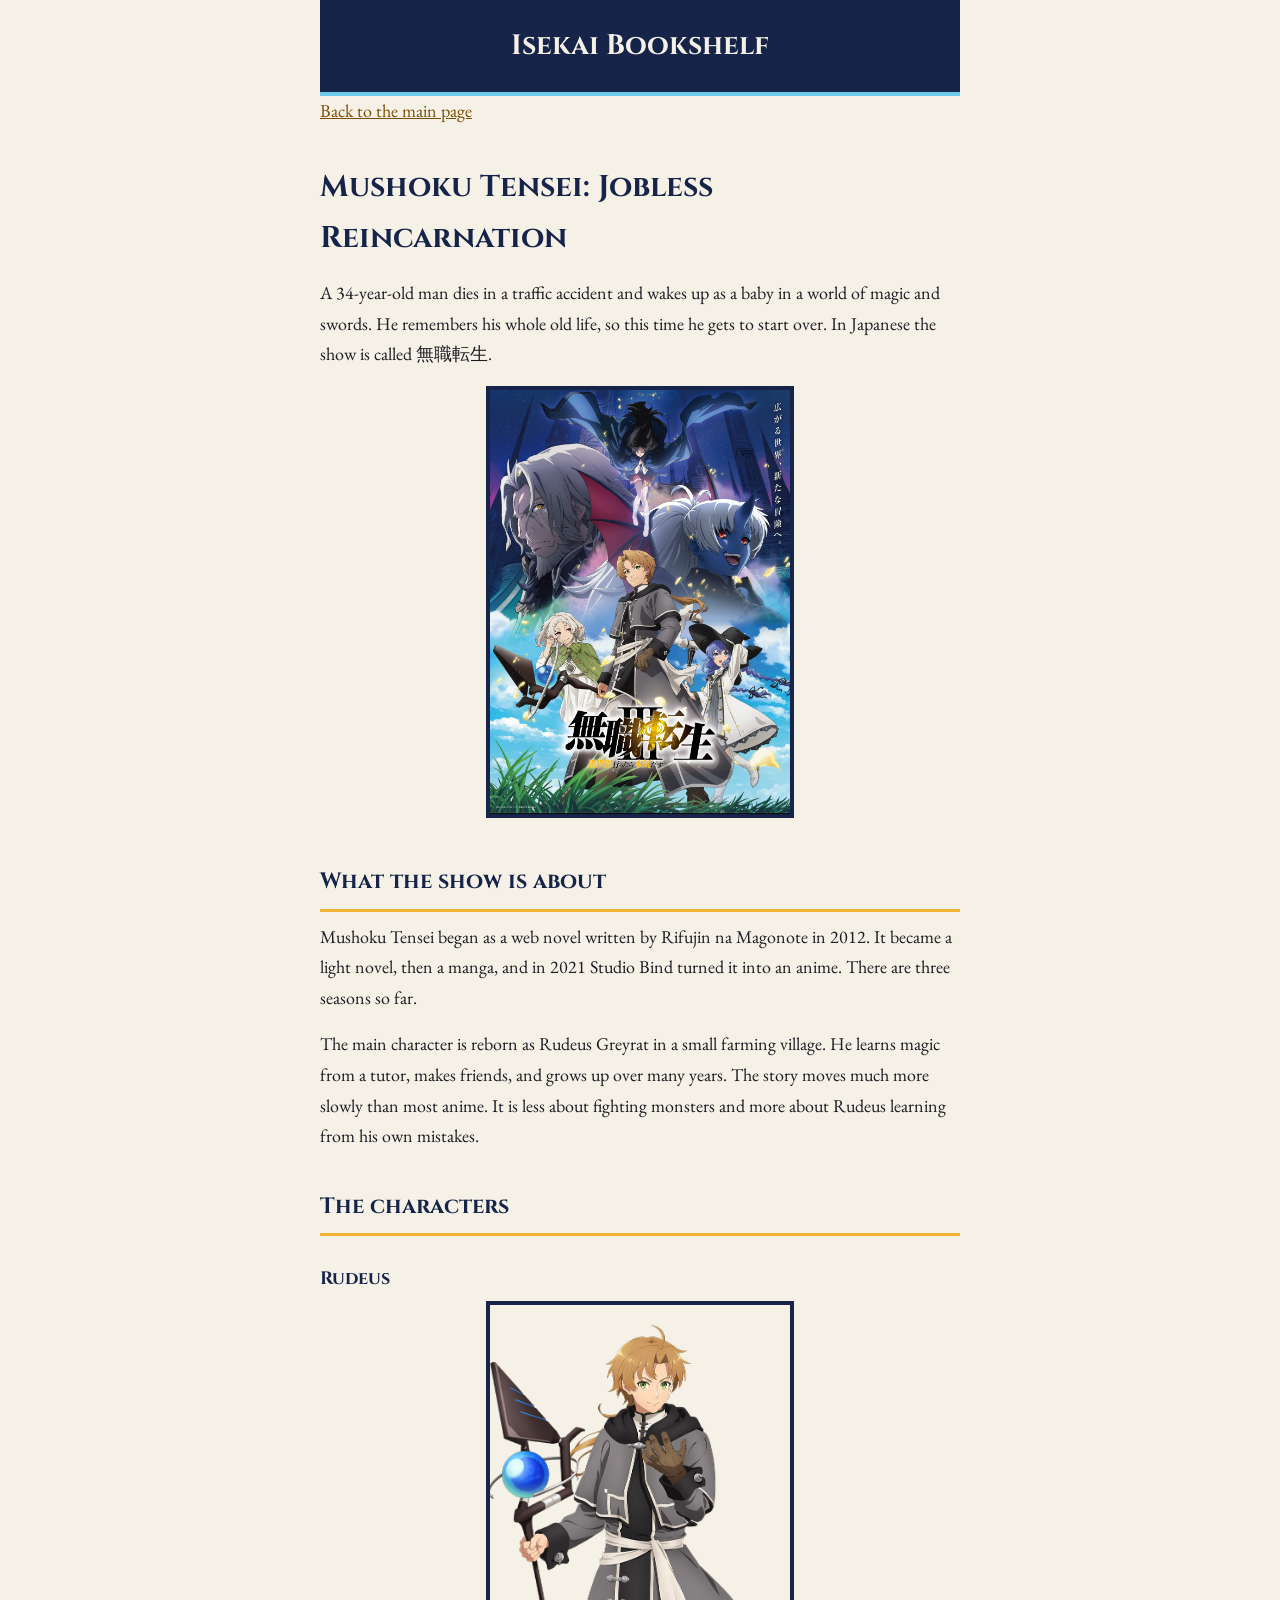
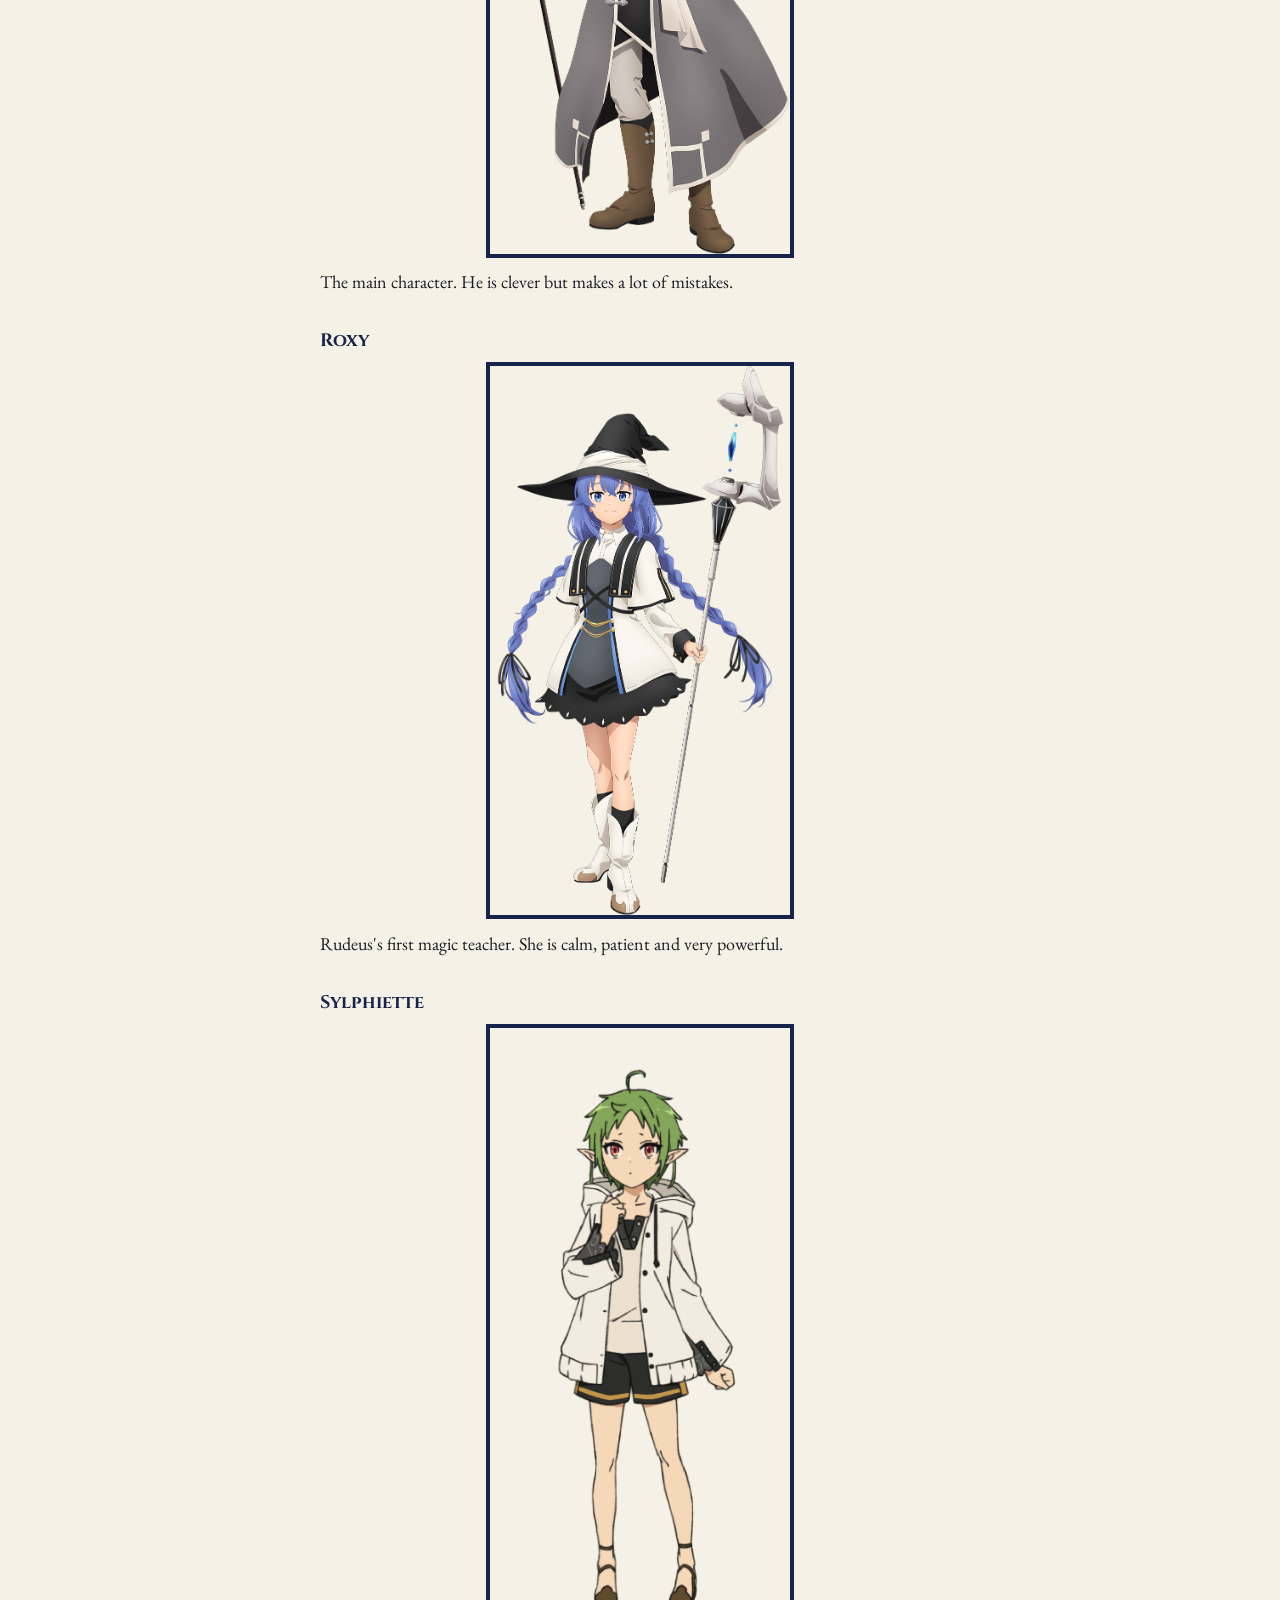
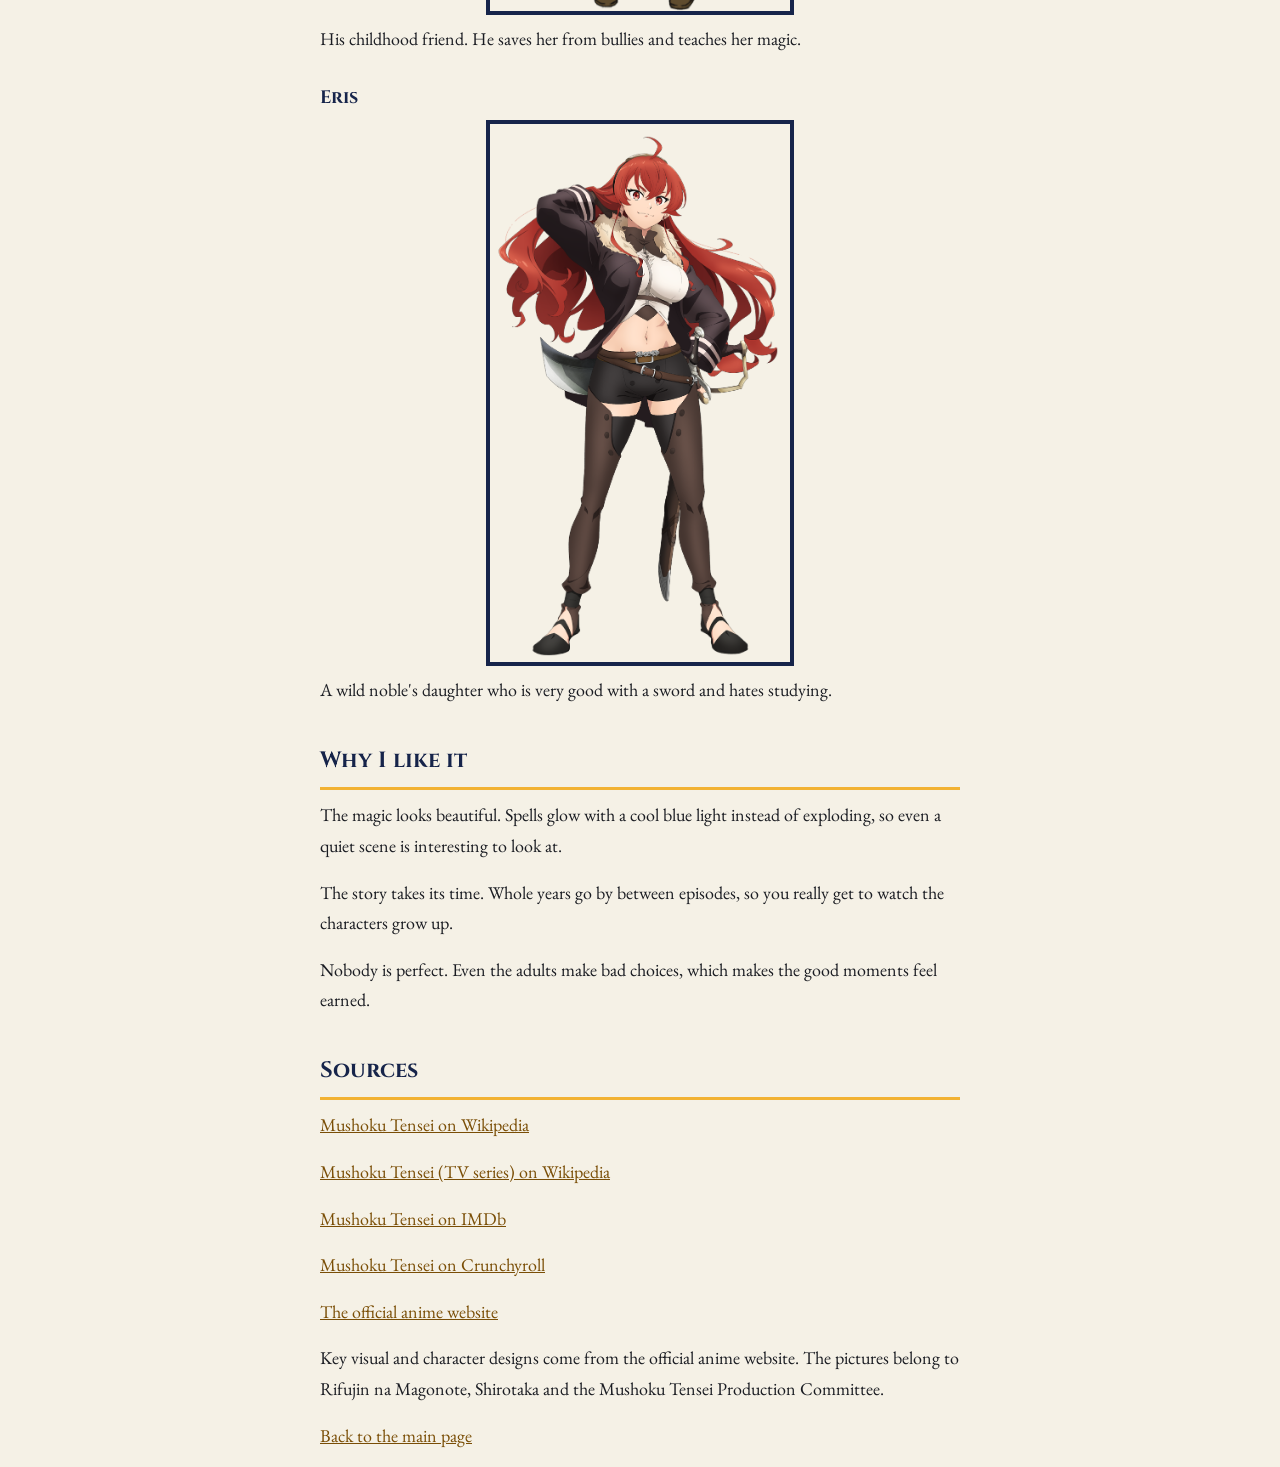
==== index.html @ 3013059f "Add files via upload" ====
<!DOCTYPE html>
<html lang="en">
<head>
<meta charset="utf-8">
<meta name="viewport" content="width=device-width, initial-scale=1">
<title>Mushoku Tensei - Isekai Bookshelf</title>
<link rel="stylesheet" href="styles.css">
<link rel="stylesheet" href="https://fonts.googleapis.com/css2?family=Cinzel">
<link rel="stylesheet" href="https://fonts.googleapis.com/css2?family=EB+Garamond">
</head>

<body>

<h1>Isekai Bookshelf</h1>

<p><a href="home.html">Back to the main page</a></p>

<h2>Mushoku Tensei: Jobless Reincarnation</h2>

<p>A 34-year-old man dies in a traffic accident and wakes up as a baby in a world of magic and swords. He remembers his whole old life, so this time he gets to start over. In Japanese the show is called 無職転生.</p>

<img src="images/key-visual.webp" alt="Key visual for the anime. The title Mushoku Tensei is written in black and gold letters across a blue sky, and the main characters stand together in a green field below.">

<h3>What the show is about</h3>

<p>Mushoku Tensei began as a web novel written by Rifujin na Magonote in 2012. It became a light novel, then a manga, and in 2021 Studio Bind turned it into an anime. There are three seasons so far.</p>

<p>The main character is reborn as Rudeus Greyrat in a small farming village. He learns magic from a tutor, makes friends, and grows up over many years. The story moves much more slowly than most anime. It is less about fighting monsters and more about Rudeus learning from his own mistakes.</p>

<h3>The characters</h3>

<h4>Rudeus</h4>

<img src="images/rudeus.png" alt="Rudeus Greyrat, a young man with short blond hair wearing a grey coat, holding a wooden staff with a glowing blue orb.">

<p>The main character. He is clever but makes a lot of mistakes.</p>

<h4>Roxy</h4>

<img src="images/roxy.png" alt="Roxy Migurdia, a small woman with long blue hair and a black witch hat, holding a tall white staff.">

<p>Rudeus's first magic teacher. She is calm, patient and very powerful.</p>

<h4>Sylphiette</h4>

<img src="images/sylphiette.png" alt="Sylphiette, a girl with short green hair and pointed elf ears, wearing a cream hooded jacket.">

<p>His childhood friend. He saves her from bullies and teaches her magic.</p>

<h4>Eris</h4>

<img src="images/eris.png" alt="Eris Boreas Greyrat, a young woman with long red hair in a black jacket, with a sword at her hip.">

<p>A wild noble's daughter who is very good with a sword and hates studying.</p>

<h3>Why I like it</h3>

<p>The magic looks beautiful. Spells glow with a cool blue light instead of exploding, so even a quiet scene is interesting to look at.</p>

<p>The story takes its time. Whole years go by between episodes, so you really get to watch the characters grow up.</p>

<p>Nobody is perfect. Even the adults make bad choices, which makes the good moments feel earned.</p>

<h3>Sources</h3>

<p><a href="https://en.wikipedia.org/wiki/Mushoku_Tensei">Mushoku Tensei on Wikipedia</a></p>

<p><a href="https://en.wikipedia.org/wiki/Mushoku_Tensei_(TV_series)">Mushoku Tensei (TV series) on Wikipedia</a></p>

<p><a href="https://www.imdb.com/title/tt13293588/">Mushoku Tensei on IMDb</a></p>

<p><a href="https://www.crunchyroll.com/series/G24H1N3MP/mushoku-tensei-jobless-reincarnation">Mushoku Tensei on Crunchyroll</a></p>

<p><a href="https://mushokutensei.jp/">The official anime website</a></p>

<p>Key visual and character designs come from the official anime website. The pictures belong to Rifujin na Magonote, Shirotaka and the Mushoku Tensei Production Committee.</p>

<p><a href="home.html">Back to the main page</a></p>

</body>
</html>
---- styles.css ----
body {
  max-width: 640px;
  margin: 0 auto;
  padding: 0 20px;
  background-color: #f5f1e6;
  color: #1a1c22;
  font-family: "EB Garamond", georgia, serif;
  font-size: 18px;
  line-height: 1.7;
  text-align: center;
}

h1 {
  margin: 0;
  padding: 22px 20px;
  background-color: #16244a;
  color: #f5f1e6;
  font-family: "Cinzel", georgia, serif;
  font-size: 28px;
  border-bottom: 4px solid #6fc9e8;
}

h2 {
  margin: 36px 0 14px;
  color: #16244a;
  font-family: "Cinzel", georgia, serif;
  font-size: 30px;
  text-align: left;
}

h3 {
  margin: 36px 0 10px;
  padding-bottom: 8px;
  color: #16244a;
  font-family: "Cinzel", georgia, serif;
  font-size: 22px;
  text-align: left;
  border-bottom: 3px solid #f2b233;
}

h4 {
  margin: 28px 0 6px;
  color: #16244a;
  font-family: "Cinzel", georgia, serif;
  font-size: 18px;
  text-align: left;
}

p {
  margin: 0 0 16px;
  text-align: left;
}

a {
  color: #7a4e06;
}

img {
  width: 100%;
  max-width: 300px;
  border: 4px solid #16244a;
}
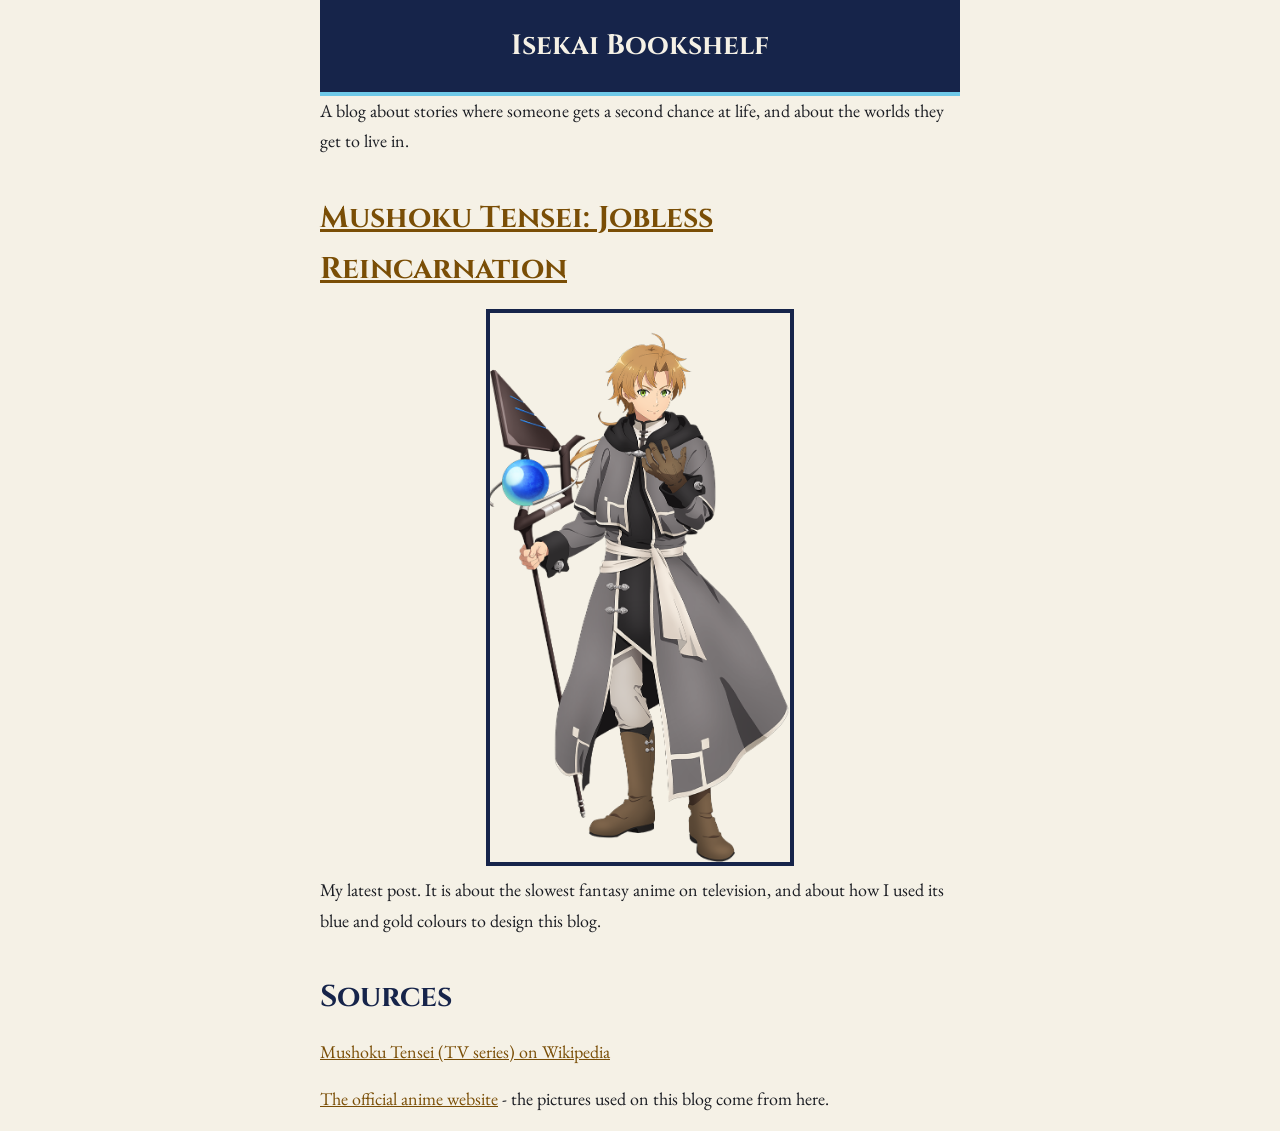
==== commit 4056dc6b: "Add files via upload" ====
--- a/index.html
+++ b/index.html
@@ -3,7 +3,7 @@
 <head>
 <meta charset="utf-8">
 <meta name="viewport" content="width=device-width, initial-scale=1">
-<title>Mushoku Tensei - Isekai Bookshelf</title>
+<title>Isekai Bookshelf - Main Page</title>
 <link rel="stylesheet" href="styles.css">
 <link rel="stylesheet" href="https://fonts.googleapis.com/css2?family=Cinzel">
 <link rel="stylesheet" href="https://fonts.googleapis.com/css2?family=EB+Garamond">
@@ -13,69 +13,19 @@
 
 <h1>Isekai Bookshelf</h1>
 
-<p><a href="home.html">Back to the main page</a></p>
+<p>A blog about stories where someone gets a second chance at life, and about the worlds they get to live in.</p>
 
-<h2>Mushoku Tensei: Jobless Reincarnation</h2>
+<h2><a href="post.html">Mushoku Tensei: Jobless Reincarnation</a></h2>
 
-<p>A 34-year-old man dies in a traffic accident and wakes up as a baby in a world of magic and swords. He remembers his whole old life, so this time he gets to start over. In Japanese the show is called 無職転生.</p>
+<img src="images/rudeus.png" alt="Rudeus Greyrat, the main character of Mushoku Tensei, holding a wooden staff with a glowing blue orb.">
 
-<img src="images/key-visual.webp" alt="Key visual for the anime. The title Mushoku Tensei is written in black and gold letters across a blue sky, and the main characters stand together in a green field below.">
+<p>My latest post. It is about the slowest fantasy anime on television, and about how I used its blue and gold colours to design this blog.</p>
 
-<h3>What the show is about</h3>
-
-<p>Mushoku Tensei began as a web novel written by Rifujin na Magonote in 2012. It became a light novel, then a manga, and in 2021 Studio Bind turned it into an anime. There are three seasons so far.</p>
-
-<p>The main character is reborn as Rudeus Greyrat in a small farming village. He learns magic from a tutor, makes friends, and grows up over many years. The story moves much more slowly than most anime. It is less about fighting monsters and more about Rudeus learning from his own mistakes.</p>
-
-<h3>The characters</h3>
-
-<h4>Rudeus</h4>
-
-<img src="images/rudeus.png" alt="Rudeus Greyrat, a young man with short blond hair wearing a grey coat, holding a wooden staff with a glowing blue orb.">
-
-<p>The main character. He is clever but makes a lot of mistakes.</p>
-
-<h4>Roxy</h4>
-
-<img src="images/roxy.png" alt="Roxy Migurdia, a small woman with long blue hair and a black witch hat, holding a tall white staff.">
-
-<p>Rudeus's first magic teacher. She is calm, patient and very powerful.</p>
-
-<h4>Sylphiette</h4>
-
-<img src="images/sylphiette.png" alt="Sylphiette, a girl with short green hair and pointed elf ears, wearing a cream hooded jacket.">
-
-<p>His childhood friend. He saves her from bullies and teaches her magic.</p>
-
-<h4>Eris</h4>
-
-<img src="images/eris.png" alt="Eris Boreas Greyrat, a young woman with long red hair in a black jacket, with a sword at her hip.">
-
-<p>A wild noble's daughter who is very good with a sword and hates studying.</p>
-
-<h3>Why I like it</h3>
-
-<p>The magic looks beautiful. Spells glow with a cool blue light instead of exploding, so even a quiet scene is interesting to look at.</p>
-
-<p>The story takes its time. Whole years go by between episodes, so you really get to watch the characters grow up.</p>
-
-<p>Nobody is perfect. Even the adults make bad choices, which makes the good moments feel earned.</p>
-
-<h3>Sources</h3>
-
-<p><a href="https://en.wikipedia.org/wiki/Mushoku_Tensei">Mushoku Tensei on Wikipedia</a></p>
+<h2>Sources</h2>
 
 <p><a href="https://en.wikipedia.org/wiki/Mushoku_Tensei_(TV_series)">Mushoku Tensei (TV series) on Wikipedia</a></p>
 
-<p><a href="https://www.imdb.com/title/tt13293588/">Mushoku Tensei on IMDb</a></p>
-
-<p><a href="https://www.crunchyroll.com/series/G24H1N3MP/mushoku-tensei-jobless-reincarnation">Mushoku Tensei on Crunchyroll</a></p>
-
-<p><a href="https://mushokutensei.jp/">The official anime website</a></p>
-
-<p>Key visual and character designs come from the official anime website. The pictures belong to Rifujin na Magonote, Shirotaka and the Mushoku Tensei Production Committee.</p>
-
-<p><a href="home.html">Back to the main page</a></p>
+<p><a href="https://mushokutensei.jp/">The official anime website</a> - the pictures used on this blog come from here.</p>
 
 </body>
 </html>
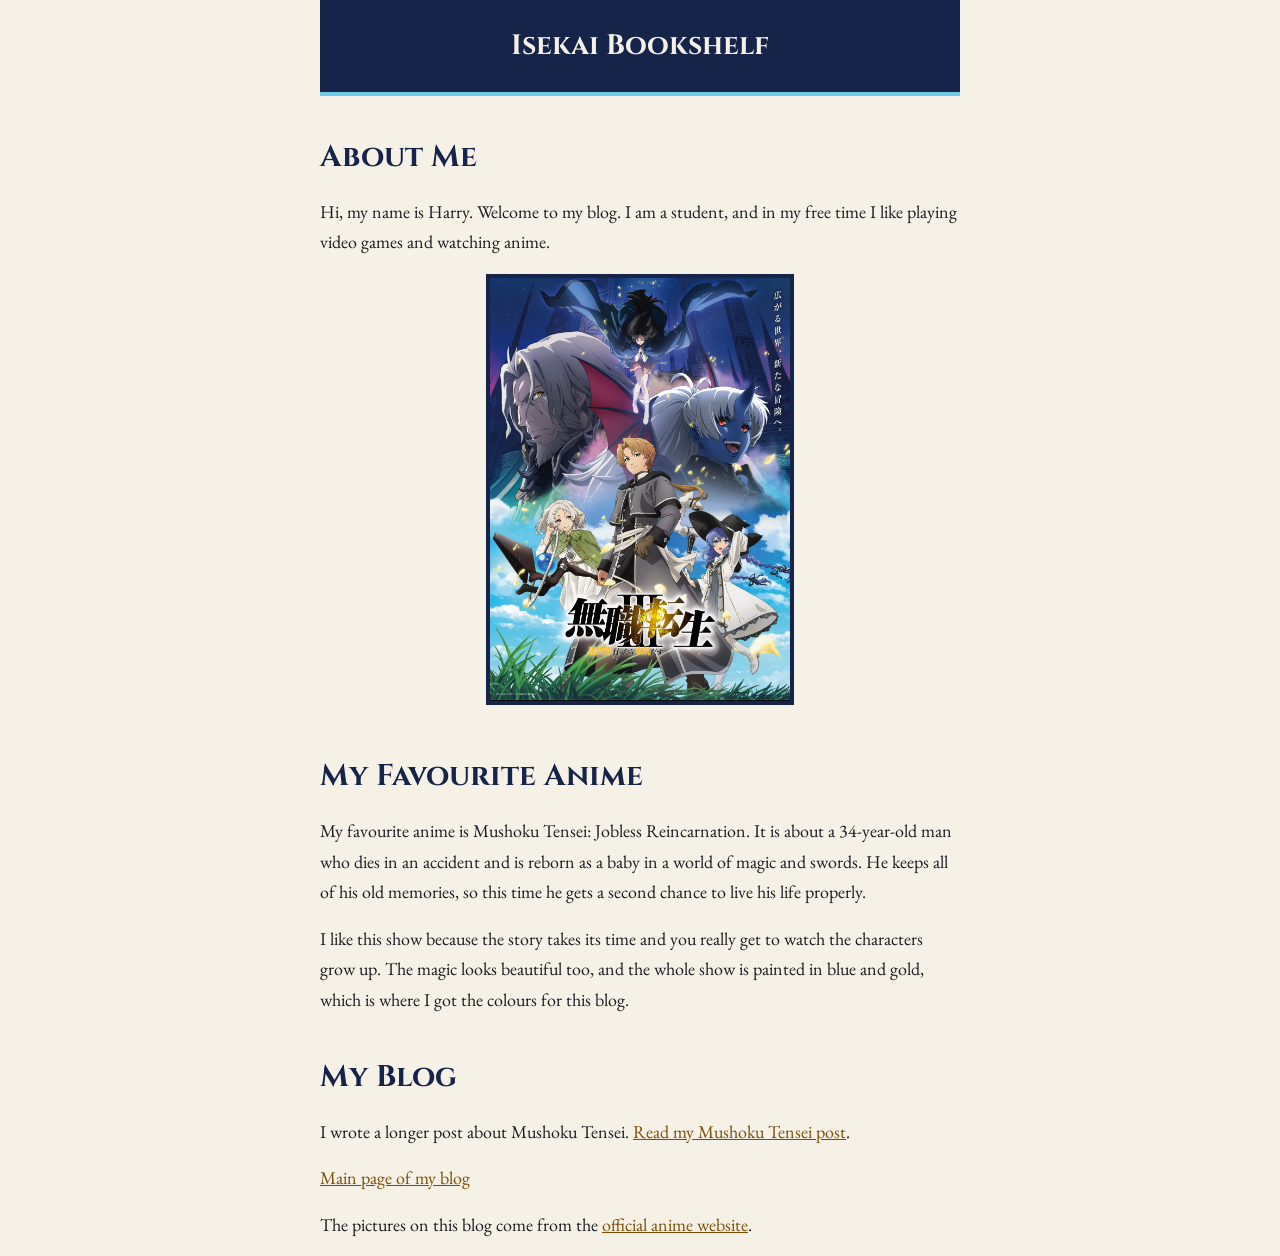
==== commit aee672da: "Add files via upload" ====
--- a/index.html
+++ b/index.html
@@ -3,7 +3,7 @@
 <head>
 <meta charset="utf-8">
 <meta name="viewport" content="width=device-width, initial-scale=1">
-<title>Isekai Bookshelf - Main Page</title>
+<title>About Me - Isekai Bookshelf</title>
 <link rel="stylesheet" href="styles.css">
 <link rel="stylesheet" href="https://fonts.googleapis.com/css2?family=Cinzel">
 <link rel="stylesheet" href="https://fonts.googleapis.com/css2?family=EB+Garamond">
@@ -13,19 +13,25 @@
 
 <h1>Isekai Bookshelf</h1>
 
-<p>A blog about stories where someone gets a second chance at life, and about the worlds they get to live in.</p>
+<h2>About Me</h2>
 
-<h2><a href="post.html">Mushoku Tensei: Jobless Reincarnation</a></h2>
+<p>Hi, my name is Harry. Welcome to my blog. I am a student, and in my free time I like playing video games and watching anime.</p>
 
-<img src="images/rudeus.png" alt="Rudeus Greyrat, the main character of Mushoku Tensei, holding a wooden staff with a glowing blue orb.">
+<img src="images/key-visual.webp" alt="Key visual for the anime Mushoku Tensei. The title is written in black and gold letters across a blue sky, and the main characters stand together in a green field below.">
 
-<p>My latest post. It is about the slowest fantasy anime on television, and about how I used its blue and gold colours to design this blog.</p>
+<h2>My Favourite Anime</h2>
 
-<h2>Sources</h2>
+<p>My favourite anime is Mushoku Tensei: Jobless Reincarnation. It is about a 34-year-old man who dies in an accident and is reborn as a baby in a world of magic and swords. He keeps all of his old memories, so this time he gets a second chance to live his life properly.</p>
 
-<p><a href="https://en.wikipedia.org/wiki/Mushoku_Tensei_(TV_series)">Mushoku Tensei (TV series) on Wikipedia</a></p>
+<p>I like this show because the story takes its time and you really get to watch the characters grow up. The magic looks beautiful too, and the whole show is painted in blue and gold, which is where I got the colours for this blog.</p>
 
-<p><a href="https://mushokutensei.jp/">The official anime website</a> - the pictures used on this blog come from here.</p>
+<h2>My Blog</h2>
+
+<p>I wrote a longer post about Mushoku Tensei. <a href="post.html">Read my Mushoku Tensei post</a>.</p>
+
+<p><a href="home.html">Main page of my blog</a></p>
+
+<p>The pictures on this blog come from the <a href="https://mushokutensei.jp/">official anime website</a>.</p>
 
 </body>
 </html>
